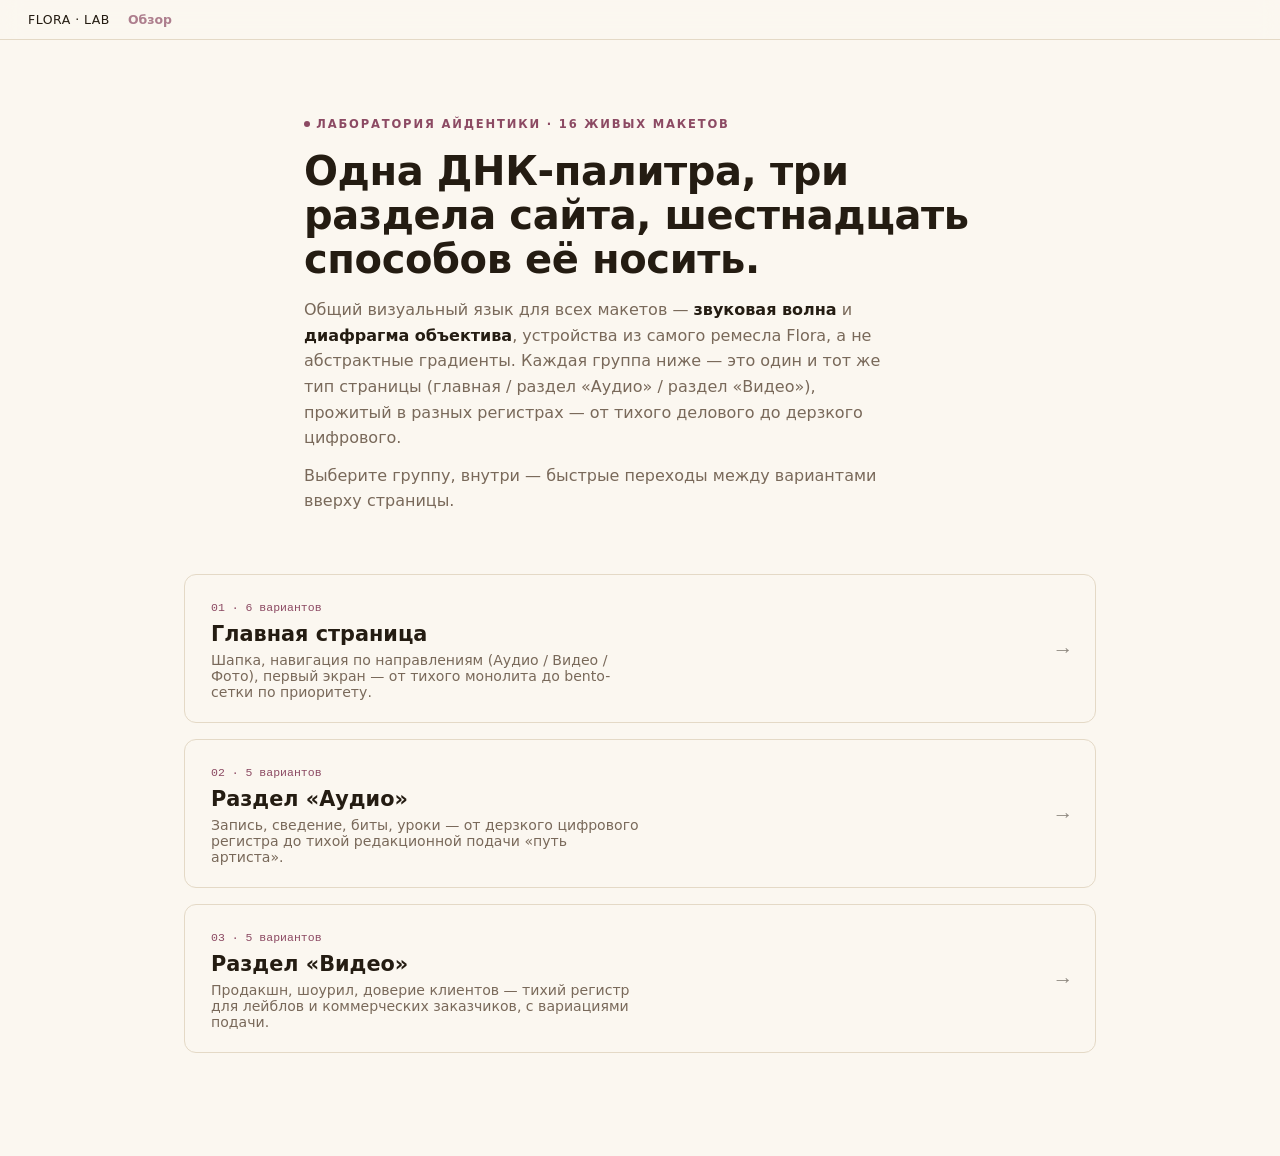
==== index.html @ 4e5c7262 "Лаборатория айдентики Flora: 16 макетов (главная/аудио/видео)" ====
<!doctype html>
<html lang="ru">
<head>
<meta charset="utf-8">
<meta name="viewport" content="width=device-width, initial-scale=1">
<title>Flora Creative Studio — лаборатория айдентики</title>
<link rel="icon" href="data:image/svg+xml,%3Csvg xmlns='http://www.w3.org/2000/svg' viewBox='0 0 64 64'%3E%3Cdefs%3E%3ClinearGradient id='g' x1='0' y1='0' x2='1' y2='1'%3E%3Cstop offset='0%25' stop-color='%23FFD65A'/%3E%3Cstop offset='55%25' stop-color='%23FB8C3C'/%3E%3Cstop offset='100%25' stop-color='%23EC1E93'/%3E%3C/linearGradient%3E%3C/defs%3E%3Cpath d='M32 4C40 16 54 20 54 32C54 46 44 58 32 60C20 58 10 46 10 32C10 20 24 16 32 4Z' fill='url(%23g)'/%3E%3C/svg%3E">
<link rel="stylesheet" href="styles.css">
</head>
<body>

<div class="labbar">
  <a class="brand" href="index.html">FLORA · LAB</a>
  <nav class="crumbs"><a href="index.html" aria-current="page">Обзор</a></nav>
</div>

<div class="labintro">
  <p class="eyebrow">Лаборатория айдентики · 16 живых макетов</p>
  <h1>Одна ДНК-палитра, три раздела сайта, шестнадцать способов её носить.</h1>
  <p>Общий визуальный язык для всех макетов — <strong>звуковая волна</strong> и <strong>диафрагма объектива</strong>, устройства из самого ремесла Flora, а не абстрактные градиенты. Каждая группа ниже — это один и тот же тип страницы (главная / раздел «Аудио» / раздел «Видео»), прожитый в разных регистрах — от тихого делового до дерзкого цифрового.</p>
  <p>Выберите группу, внутри — быстрые переходы между вариантами вверху страницы.</p>
</div>

<div class="groups">
  <a class="group-card" href="home.html">
    <div class="gtxt">
      <span class="gn">01 · 6 вариантов</span>
      <h2>Главная страница</h2>
      <p>Шапка, навигация по направлениям (Аудио / Видео / Фото), первый экран — от тихого монолита до bento-сетки по приоритету.</p>
    </div>
    <span class="arrow">→</span>
  </a>
  <a class="group-card" href="audio.html">
    <div class="gtxt">
      <span class="gn">02 · 5 вариантов</span>
      <h2>Раздел «Аудио»</h2>
      <p>Запись, сведение, биты, уроки — от дерзкого цифрового регистра до тихой редакционной подачи «путь артиста».</p>
    </div>
    <span class="arrow">→</span>
  </a>
  <a class="group-card" href="video.html">
    <div class="gtxt">
      <span class="gn">03 · 5 вариантов</span>
      <h2>Раздел «Видео»</h2>
      <p>Продакшн, шоурил, доверие клиентов — тихий регистр для лейблов и коммерческих заказчиков, с вариациями подачи.</p>
    </div>
    <span class="arrow">→</span>
  </a>
</div>

<script src="script.js"></script>
</body>
</html>
---- styles.css ----
/* ==========================================================================
   Flora Creative Studio — design-lab shared system
   Токены регистров (цвет), типографика, компоненты, layout-режимы.
   Общий файл для index / home / audio / video — держит визуальный язык
   единым: волна (звук) и диафрагма (оптика) как фирменные устройства.
   ========================================================================== */

:root {
  --page-bg: #FBF7F0;
  --page-ink: #241C12;
  --page-muted: #79695A;
  --page-line: #E4D9C6;
  --wrap-accent: #8C4A63;
  --font-body: "Segoe UI", ui-sans-serif, system-ui, -apple-system, Arial, sans-serif;
  --font-display: "Bahnschrift", "Segoe UI Semibold", system-ui, sans-serif;
  --font-serif: "Cambria", "Constantia", Georgia, "Noto Serif", serif;
  --font-mono: "Cascadia Code", "Consolas", ui-monospace, monospace;
}
@media (prefers-color-scheme: dark) {
  :root { --page-bg: #14110D; --page-ink: #EFE6D6; --page-muted: #A79A89; --page-line: #2C2419; --wrap-accent: #E2A9BE; }
}
:root[data-theme="dark"] { --page-bg: #14110D; --page-ink: #EFE6D6; --page-muted: #A79A89; --page-line: #2C2419; --wrap-accent: #E2A9BE; }
:root[data-theme="light"] { --page-bg: #FBF7F0; --page-ink: #241C12; --page-muted: #79695A; --page-line: #E4D9C6; --wrap-accent: #8C4A63; }

* { box-sizing: border-box; }
html, body { margin: 0; background: var(--page-bg); color: var(--page-ink); overflow-x: hidden; }
body { font-family: var(--font-body); -webkit-font-smoothing: antialiased; }
a { color: inherit; }
img, canvas { max-width: 100%; }

/* ---------- lab chrome: top bar + variant switcher (real navigation) ---------- */
.labbar {
  position: sticky; top: 0; z-index: 50;
  display: flex; align-items: center; gap: 18px;
  padding: 12px clamp(16px,3vw,28px);
  background: color-mix(in srgb, var(--page-bg) 88%, transparent);
  backdrop-filter: blur(10px);
  border-bottom: 1px solid var(--page-line);
  font-size: .78rem;
}
.labbar a.brand { font-family: var(--font-display); font-variation-settings: "wght" 700, "wdth" 100; letter-spacing: .04em; text-decoration: none; flex: none; }
.labbar nav.crumbs { display: flex; gap: 14px; opacity: .7; flex: none; }
.labbar nav.crumbs a { text-decoration: none; }
.labbar nav.crumbs a[aria-current="page"] { opacity: 1; font-weight: 600; color: var(--wrap-accent); }
.labbar .jumps { display: flex; gap: 6px; overflow-x: auto; scrollbar-width: thin; }
.labbar .jumps a {
  flex: none; text-decoration: none; padding: 6px 11px; border-radius: 999px;
  border: 1px solid var(--page-line); font-family: var(--font-mono); font-size: .72rem;
  color: var(--page-muted); white-space: nowrap;
}
.labbar .jumps a:hover, .labbar .jumps a:focus-visible { color: var(--page-ink); border-color: var(--wrap-accent); }
.labbar .jumps a:focus-visible { outline: 2px solid var(--wrap-accent); outline-offset: 2px; }

.labintro { max-width: 720px; margin: 0 auto; padding: clamp(40px,7vw,72px) 24px 8px; }
.labintro .eyebrow { display: inline-flex; align-items: center; gap: .55em; font-size: .72rem; letter-spacing: .16em; text-transform: uppercase; color: var(--wrap-accent); margin: 0 0 16px; font-weight: 600; }
.labintro .eyebrow::before { content: ""; width: 6px; height: 6px; border-radius: 50%; background: var(--wrap-accent); }
.labintro h1 { font-family: var(--font-display); font-variation-settings: "wght" 700, "wdth" 100; font-size: clamp(1.7rem,4vw,2.5rem); line-height: 1.1; letter-spacing: -.01em; margin: 0 0 16px; text-wrap: balance; }
.labintro p { font-size: 1rem; line-height: 1.6; color: var(--page-muted); max-width: 58ch; margin: 0 0 12px; }
.labintro p strong { color: var(--page-ink); font-weight: 600; }

/* ---------- variant registers (fixed palettes — content, not viewer-theme) ---------- */
.reg-quiet   { --bg:#161210; --ink:#F2E9D8; --muted:rgba(242,233,216,.62); --line:rgba(242,233,216,.14); --accent:#EC1E93; --accent2:#FB8C3C; }
.reg-balance { --bg:#FBF5EA; --ink:#241C12; --muted:rgba(36,28,18,.62);   --line:rgba(36,28,18,.12);   --accent:#EC1E93; --accent2:#FB8C3C; --grad: linear-gradient(100deg,#FFD65A,#FB8C3C 55%,#EC1E93); }
.reg-bold    { --bg:#14100C; --ink:#FBF5EA; --muted:rgba(251,245,234,.66); --line:rgba(251,245,234,.14); --accent:#FF2E9A; --accent2:#FFC24D; --grad: linear-gradient(95deg,#FFC24D,#FF7A3C 45%,#FF2E9A); }
.reg-muted   { --bg:#F3E9D8; --ink:#2B2118; --muted:rgba(43,33,24,.62);   --line:rgba(43,33,24,.12);   --accent:#6B2E45; --accent2:#B97A3E; }
.reg-amber   { --bg:#FBF5EA; --ink:#2B1608; --muted:rgba(43,22,8,.6);     --line:rgba(43,22,8,.12);    --accent:#D79A3C; --accent2:#EC1E93; }
.reg-plum    { --bg:#1E1420; --ink:#F1E6EC; --muted:rgba(241,230,236,.62);--line:rgba(241,230,236,.14);--accent:#C46A8D; --accent2:#7A3350; }
.reg-graphite{ --bg:#1C1712; --ink:#F3E9D8; --muted:rgba(243,233,216,.6); --line:rgba(243,233,216,.13); --accent:#EC1E93; --accent2:#FFD65A; }

/* ---------- screen scaffolding (reused for home / audio / video sections) ---------- */
.screen {
  position: relative; background: var(--bg); color: var(--ink);
  padding-bottom: clamp(28px,4vw,44px);
  isolation: isolate; scroll-margin-top: 54px;
}
.screen.tall { min-height: 100vh; display: flex; flex-direction: column; }
.screen-canvas { position: absolute; inset: 0; z-index: 0; width: 100%; height: 100%; display: block; }

.s-nav {
  position: relative; z-index: 2;
  display: flex; align-items: center; justify-content: space-between;
  padding: clamp(18px,2.6vw,28px) clamp(20px,4vw,52px) 0;
  font-size: .74rem; letter-spacing: .05em;
}
.s-nav .lockup { display: flex; flex-direction: column; line-height: 1.05; }
.s-nav .lockup b { font-size: .82rem; letter-spacing: .09em; font-weight: 700; font-family: var(--font-display); }
.s-nav .lockup span { font-size: .6rem; letter-spacing: .14em; opacity: .58; }
.s-nav .links { display: flex; gap: clamp(12px,2vw,26px); opacity: .82; text-transform: uppercase; letter-spacing: .08em; font-size: .66rem; }
.s-nav .links b { opacity: 1; color: var(--accent); }
.s-nav .cta { padding: 9px 18px 10px; font-size: .66rem; letter-spacing: .08em; text-transform: uppercase; font-weight: 700; clip-path: polygon(10px 0,100% 0,calc(100% - 10px) 100%,0 100%); background: var(--accent); color: var(--bg); }

.s-tag { position: relative; z-index: 2; margin: 10px clamp(20px,4vw,52px) 0; font-family: var(--font-mono); font-size: .66rem; opacity: .55; }

.s-hero { position: relative; z-index: 2; flex: 1; display: grid; grid-template-columns: 1.15fr .85fr; align-items: center; gap: 32px; padding: 26px clamp(20px,4vw,52px) 10px; }
.s-hero.centered { grid-template-columns: 1fr; text-align: center; justify-items: center; }
.s-hero.stack { grid-template-columns: 1fr; }
@media (max-width: 820px) { .s-hero { grid-template-columns: 1fr; } .s-visual { order: -1; height: 200px; } }
.s-copy .kicker { display: block; font-size: .72rem; letter-spacing: .1em; text-transform: uppercase; opacity: .68; margin-bottom: 16px; }
.s-copy h2 { margin: 0 0 18px; text-wrap: balance; letter-spacing: -.01em; font-family: var(--font-display); font-variation-settings: "wght" 700, "wdth" 100; font-size: clamp(1.7rem,4vw,2.9rem); line-height: 1.1; }
.s-copy h2.serif { font-family: var(--font-serif); font-weight: 400; letter-spacing: 0; }
.s-copy h2.caps { text-transform: uppercase; font-variation-settings: "wght" 700, "wdth" 108; letter-spacing: -.005em; }
.s-copy h2 em { font-style: italic; color: var(--accent); }
.s-copy h2 .grd { background: var(--grad); -webkit-background-clip: text; background-clip: text; color: transparent; }
.s-copy .sub { font-size: 1rem; line-height: 1.55; opacity: .82; max-width: 46ch; margin: 0 0 26px; }
.s-copy.centered .sub { margin-inline: auto; }
.s-visual { position: relative; min-height: 190px; }
.s-visual canvas { width: 100%; height: 100%; display: block; }

.s-foot { position: relative; z-index: 2; display: flex; justify-content: space-between; align-items: baseline; padding: 14px clamp(20px,4vw,52px) 0; font-size: .66rem; letter-spacing: .03em; opacity: .55; }

/* ---------- direction / service grids ---------- */
.grid3 { position: relative; z-index: 2; display: grid; grid-template-columns: repeat(3,1fr); gap: 1px; background: var(--line); border-top: 1px solid var(--line); margin-top: 34px; }
.grid3 > a, .grid3 > div { background: var(--bg); padding: 26px 22px 24px; text-decoration: none; color: inherit; display: block; position: relative; overflow: hidden; }
.grid3 canvas.tile-device { position: absolute; inset: 0; opacity: .5; z-index: 0; }
.grid3 .tile-inner { position: relative; z-index: 1; }
.grid3 .tile-inner .k { font-family: var(--font-mono); font-size: .66rem; opacity: .6; display: block; margin-bottom: 10px; }
.grid3 .tile-inner h3 { margin: 0 0 8px; font-family: var(--font-display); font-variation-settings: "wght" 700, "wdth" 100; font-size: 1.15rem; }
.grid3 .tile-inner p { margin: 0; font-size: .84rem; line-height: 1.5; opacity: .78; max-width: 26ch; }
@media (max-width: 820px) { .grid3 { grid-template-columns: 1fr; } }
.grid3.bento > a:first-child, .grid3.bento > div:first-child { grid-column: span 2; }
@media (max-width: 820px) { .grid3.bento > a:first-child, .grid3.bento > div:first-child { grid-column: span 1; } }

.services { position: relative; z-index: 2; margin-top: 34px; border-top: 1px solid var(--line); }
.service-row { display: flex; align-items: baseline; justify-content: space-between; gap: 18px; padding: 18px clamp(20px,4vw,52px); border-bottom: 1px solid var(--line); }
.service-row .name { font-family: var(--font-display); font-variation-settings: "wght" 700, "wdth" 100; font-size: 1.02rem; }
.service-row .desc { flex: 1; font-size: .84rem; opacity: .72; padding: 0 20px; }
.service-row .price { font-family: var(--font-mono); font-size: .84rem; font-variant-numeric: tabular-nums; opacity: .8; white-space: nowrap; }

.trust { position: relative; z-index: 2; display: flex; gap: clamp(20px,4vw,44px); flex-wrap: wrap; padding: 26px clamp(20px,4vw,52px) 0; opacity: .6; font-family: var(--font-mono); font-size: .72rem; text-transform: uppercase; letter-spacing: .06em; }

.steps { position: relative; z-index: 2; display: grid; grid-template-columns: repeat(4,1fr); gap: 18px; margin-top: 34px; padding: 0 clamp(20px,4vw,52px); }
@media (max-width: 820px) { .steps { grid-template-columns: 1fr 1fr; } }
.steps .step .n { font-family: var(--font-mono); font-size: .74rem; opacity: .55; }
.steps .step h4 { margin: 8px 0 6px; font-family: var(--font-display); font-variation-settings: "wght" 700, "wdth" 100; font-size: .95rem; }
.steps .step p { margin: 0; font-size: .8rem; opacity: .72; line-height: 1.5; }

blockquote.pull { position: relative; z-index: 2; margin: 34px clamp(20px,4vw,52px) 0; font-family: var(--font-serif); font-size: clamp(1.2rem,2.6vw,1.7rem); line-height: 1.4; font-weight: 400; border-left: 2px solid var(--accent); padding-left: 22px; max-width: 52ch; }

.editorial { position: relative; z-index: 2; display: grid; grid-template-columns: .8fr 1.2fr; gap: 40px; padding: 30px clamp(20px,4vw,52px) 0; }
@media (max-width: 820px) { .editorial { grid-template-columns: 1fr; } }
.editorial .col p { font-size: .92rem; line-height: 1.65; opacity: .82; }

.split2 { display: grid; grid-template-columns: 1fr 1fr; min-height: 100vh; }
@media (max-width: 820px) { .split2 { grid-template-columns: 1fr; } }
.split2 > div { padding: clamp(20px,4vw,52px); display: flex; flex-direction: column; justify-content: center; position: relative; }
.split2 .tag2 { font-size: .68rem; letter-spacing: .1em; text-transform: uppercase; opacity: .7; margin-bottom: 14px; }
.split2 h3 { font-family: var(--font-display); font-variation-settings: "wght" 700, "wdth" 100; font-size: clamp(1.5rem,3vw,2.2rem); line-height: 1.15; margin: 0 0 14px; text-wrap: balance; }
.split2 p.sub2 { font-size: .92rem; line-height: 1.55; opacity: .82; max-width: 40ch; margin: 0 0 18px; }

.grainy { position: relative; }
.grainy::after {
  content: ""; position: absolute; inset: 0;
  background-image: url("data:image/svg+xml,%3Csvg xmlns='http://www.w3.org/2000/svg' width='120' height='120'%3E%3Cfilter id='n'%3E%3CfeTurbulence type='fractalNoise' baseFrequency='0.9' numOctaves='2' stitchTiles='stitch'/%3E%3C/filter%3E%3Crect width='100%25' height='100%25' filter='url(%23n)'/%3E%3C/svg%3E");
  opacity: .16; mix-blend-mode: overlay; pointer-events: none; z-index: 1;
}

/* ---------- variant meta strip (index between screens) ---------- */
.meta { position: relative; z-index: 2; display: flex; justify-content: space-between; align-items: center; padding: 16px clamp(20px,4vw,52px) 0; font-family: var(--font-mono); font-size: .68rem; opacity: .5; }

/* ---------- legend on index ---------- */
.groups { max-width: 960px; margin: 40px auto 0; padding: 0 24px 100px; display: grid; gap: 16px; }
.group-card { border: 1px solid var(--page-line); border-radius: 12px; padding: 26px 26px 22px; display: flex; align-items: center; justify-content: space-between; gap: 20px; text-decoration: none; color: inherit; transition: transform .15s ease, border-color .15s ease; }
.group-card:hover, .group-card:focus-visible { border-color: var(--wrap-accent); transform: translateY(-2px); }
.group-card:focus-visible { outline: 2px solid var(--wrap-accent); outline-offset: 3px; }
.group-card .gtxt .gn { font-family: var(--font-mono); font-size: .72rem; color: var(--wrap-accent); display: block; margin-bottom: 8px; }
.group-card .gtxt h2 { margin: 0 0 6px; font-family: var(--font-display); font-variation-settings: "wght" 700, "wdth" 100; font-size: 1.3rem; }
.group-card .gtxt p { margin: 0; color: var(--page-muted); font-size: .88rem; max-width: 48ch; }
.group-card .arrow { font-family: var(--font-mono); font-size: 1.3rem; flex: none; opacity: .5; }

@media (prefers-reduced-motion: no-preference) {
  .s-nav .cta, .grid3 > a, .group-card { transition: opacity .2s ease, transform .2s ease, border-color .2s ease; }
  .s-nav .cta:hover { opacity: .85; }
  .grid3 > a:hover { background: color-mix(in srgb, var(--bg) 88%, var(--ink) 12%); }
}
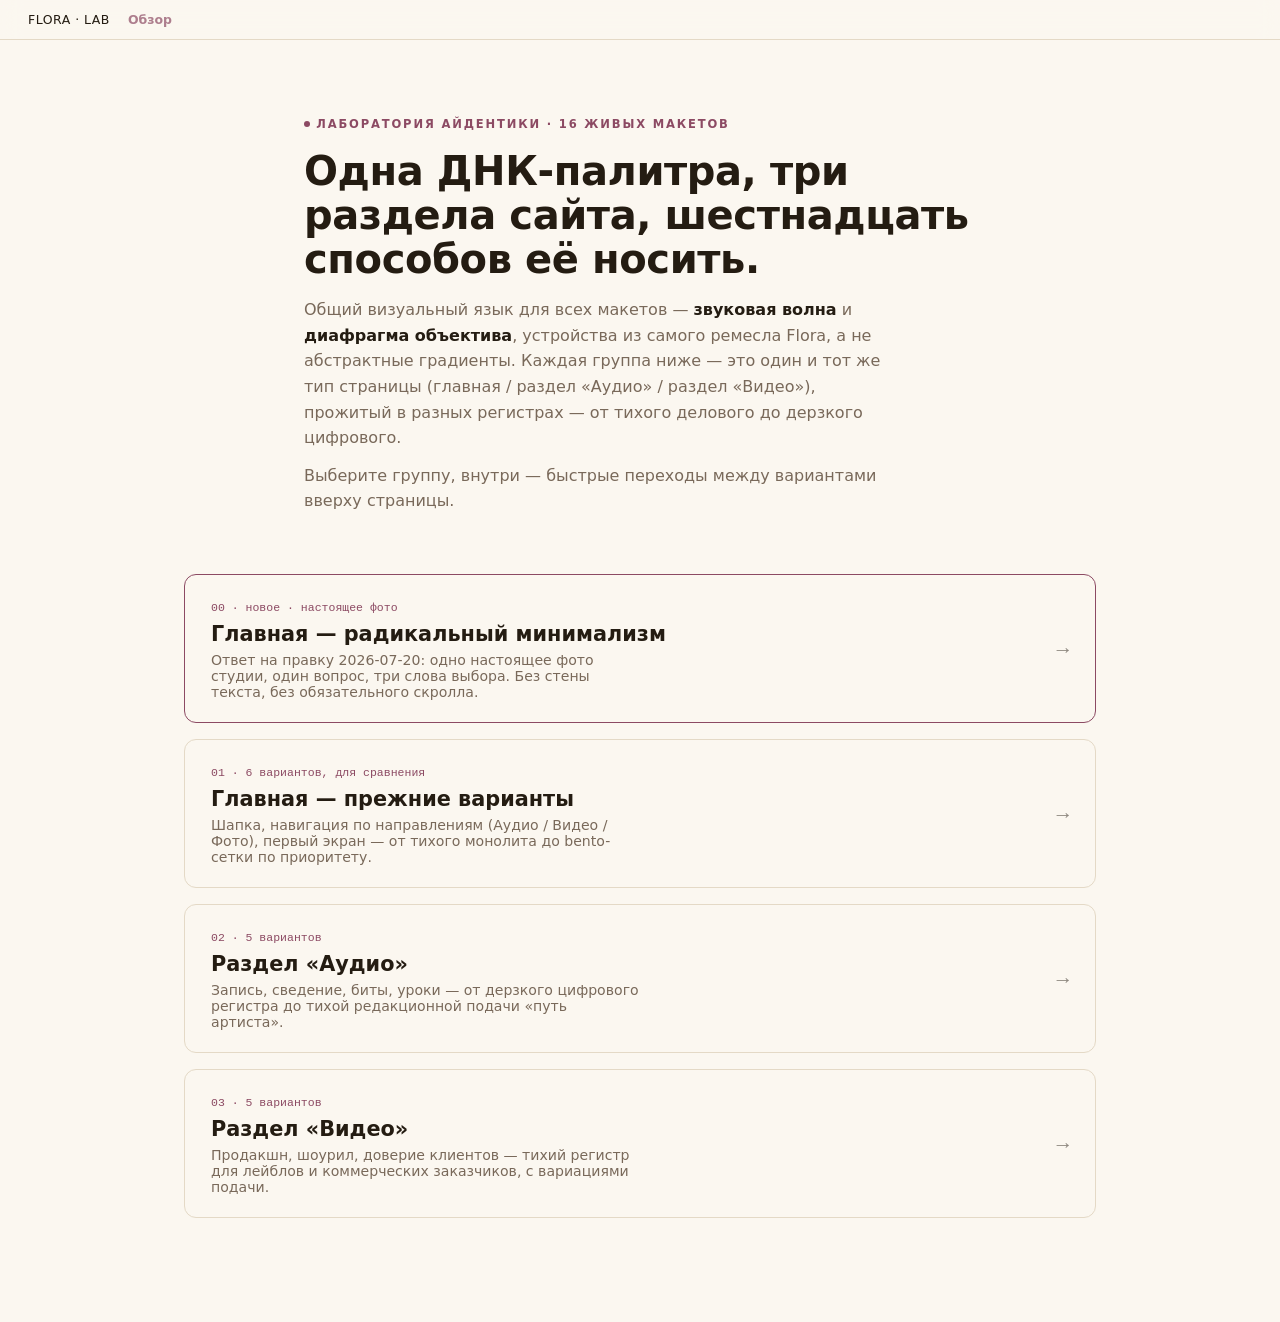
==== commit f846c76b: "Радикально минималистичная главная на настоящем фото студии" ====
--- a/index.html
+++ b/index.html
@@ -22,10 +22,18 @@
 </div>
 
 <div class="groups">
+  <a class="group-card" href="home-minimal.html" style="border-color:var(--wrap-accent);">
+    <div class="gtxt">
+      <span class="gn">00 · новое · настоящее фото</span>
+      <h2>Главная — радикальный минимализм</h2>
+      <p>Ответ на правку 2026-07-20: одно настоящее фото студии, один вопрос, три слова выбора. Без стены текста, без обязательного скролла.</p>
+    </div>
+    <span class="arrow">→</span>
+  </a>
   <a class="group-card" href="home.html">
     <div class="gtxt">
-      <span class="gn">01 · 6 вариантов</span>
-      <h2>Главная страница</h2>
+      <span class="gn">01 · 6 вариантов, для сравнения</span>
+      <h2>Главная — прежние варианты</h2>
       <p>Шапка, навигация по направлениям (Аудио / Видео / Фото), первый экран — от тихого монолита до bento-сетки по приоритету.</p>
     </div>
     <span class="arrow">→</span>
--- a/styles.css
+++ b/styles.css
@@ -172,3 +172,74 @@
   .s-nav .cta:hover { opacity: .85; }
   .grid3 > a:hover { background: color-mix(in srgb, var(--bg) 88%, var(--ink) 12%); }
 }
+
+/* ==========================================================================
+   Radically minimal hero — one photo, one question, three words.
+   Ответ на правку: первый экран без стены текста, без обязательного скролла.
+   ========================================================================== */
+.mh {
+  position: relative;
+  min-height: 100vh;
+  display: flex;
+  flex-direction: column;
+  justify-content: space-between;
+  color: #F7F1E6;
+  overflow: hidden;
+  isolation: isolate;
+}
+.mh-photo {
+  position: absolute; inset: 0; z-index: -2;
+  background-size: cover; background-position: center;
+  transform: scale(1.0);
+}
+@media (prefers-reduced-motion: no-preference) {
+  .mh-photo { animation: mh-kenburns 22s ease-in-out infinite alternate; }
+}
+@keyframes mh-kenburns { from { transform: scale(1.0); } to { transform: scale(1.07); } }
+.mh-scrim {
+  position: absolute; inset: 0; z-index: -1;
+  background:
+    linear-gradient(to top, rgba(10,6,4,.82) 0%, rgba(10,6,4,.35) 42%, rgba(10,6,4,.18) 62%, rgba(10,6,4,.1) 100%);
+}
+.mh-top {
+  display: flex; align-items: flex-start; justify-content: space-between;
+  padding: clamp(20px,3vw,34px) clamp(20px,4vw,48px);
+}
+.mh-lockup { display: flex; flex-direction: column; line-height: 1.05; }
+.mh-lockup b { font-family: var(--font-display); font-variation-settings: "wght" 700, "wdth" 100; font-size: .92rem; letter-spacing: .1em; }
+.mh-lockup span { font-size: .58rem; letter-spacing: .18em; opacity: .68; margin-top: 3px; }
+.mh-lang { display: flex; gap: 10px; font-size: .68rem; letter-spacing: .08em; opacity: .75; }
+.mh-lang a { text-decoration: none; color: inherit; }
+.mh-lang a[aria-current="true"] { opacity: 1; border-bottom: 1px solid currentColor; }
+
+.mh-mid {
+  flex: 1; display: flex; flex-direction: column; align-items: center; justify-content: center;
+  text-align: center; padding: 20px clamp(20px,4vw,48px);
+}
+.mh-prompt { font-size: .78rem; letter-spacing: .1em; text-transform: uppercase; opacity: .68; margin: 0 0 22px; }
+.mh-choices { display: flex; gap: clamp(24px,6vw,72px); flex-wrap: wrap; justify-content: center; }
+.mh-choices a {
+  font-family: var(--font-display); font-variation-settings: "wght" 700, "wdth" 100;
+  font-size: clamp(2rem,7vw,4.4rem); line-height: 1; letter-spacing: -.01em;
+  text-decoration: none; color: inherit; position: relative; padding-bottom: 10px;
+}
+.mh-choices a::after {
+  content: ""; position: absolute; left: 0; right: 100%; bottom: 0; height: 3px;
+  background: linear-gradient(90deg,#FFD65A,#FB8C3C 55%,#EC1E93);
+}
+@media (prefers-reduced-motion: no-preference) {
+  .mh-choices a::after { transition: right .35s cubic-bezier(.2,.8,.2,1); }
+}
+.mh-choices a:hover::after, .mh-choices a:focus-visible::after { right: 0; }
+.mh-choices a:focus-visible { outline: 2px solid #EC1E93; outline-offset: 6px; }
+
+.mh-bottom {
+  display: flex; align-items: baseline; justify-content: space-between;
+  padding: 0 clamp(20px,4vw,48px) clamp(20px,3vw,30px);
+  font-size: .68rem; letter-spacing: .04em; opacity: .6;
+}
+.mh-scroll { display: flex; align-items: center; gap: 8px; }
+.mh-scroll .ln { width: 1px; height: 16px; background: currentColor; opacity: .6; }
+
+.mh-below { max-width: 640px; margin: 0 auto; padding: clamp(60px,9vw,110px) 24px; text-align: center; }
+.mh-below p { color: var(--page-muted); font-size: .95rem; line-height: 1.6; }
